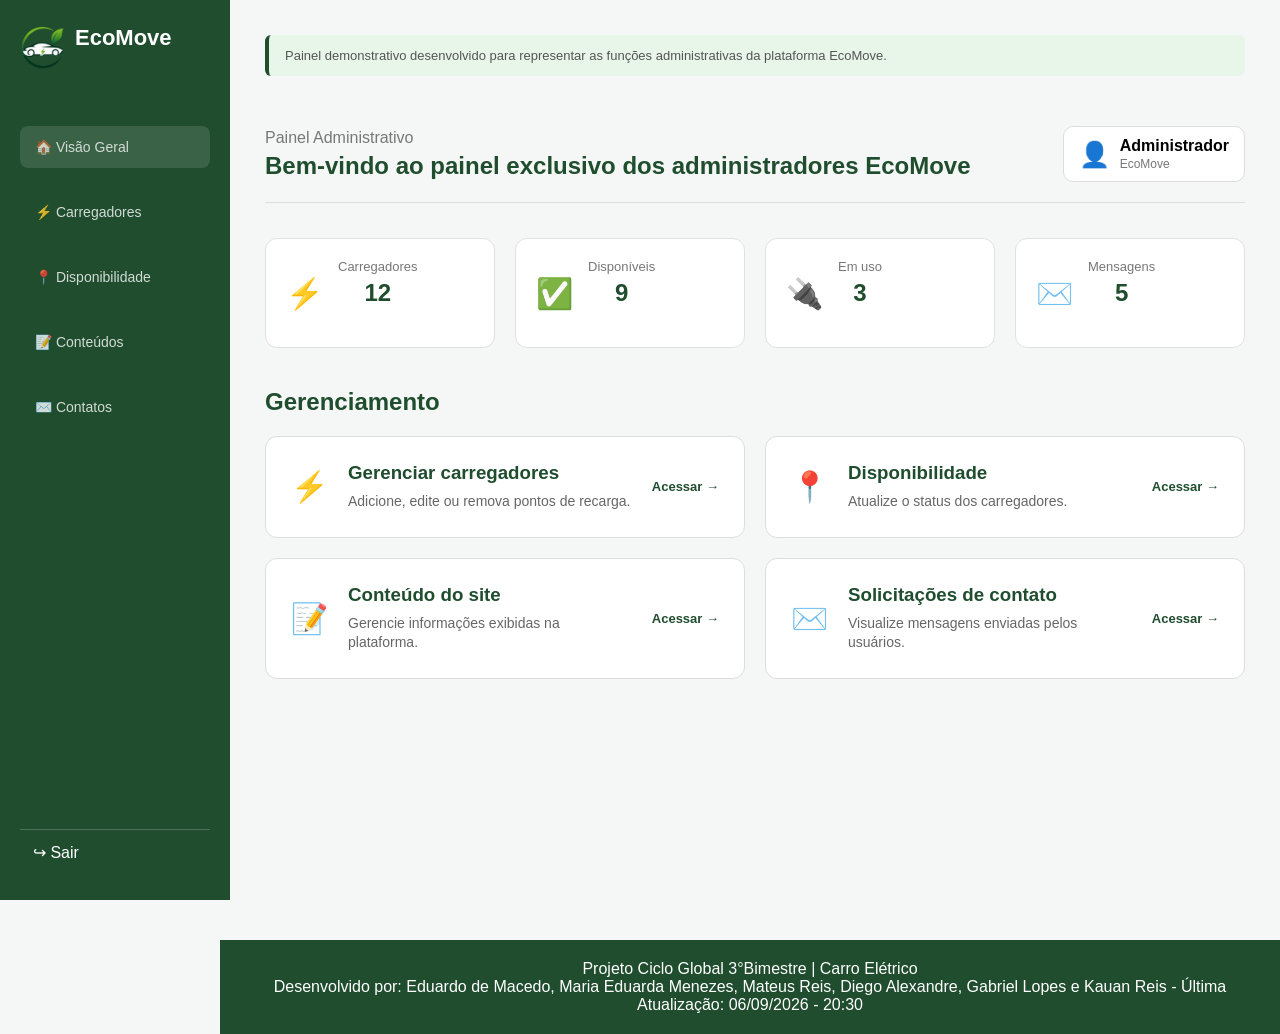
==== admin.html @ df2815cc "Primeira versão do site EcoMove" ====
<!DOCTYPE html>
<html lang="pt-br">
<head>
    <meta charset="UTF-8">
    <meta name="viewport" content="width=device-width, initial-scale=1.0">

    <title>Painel Administrativo | EcoMove</title>

    <link rel="icon" type="image/png" href="img/logo.png">
    <link rel="stylesheet" href="css/style.css">
</head>

<body class="body-admin">

    <aside class="admin-sidebar">

        <div class="admin-logo">
            <img src="img/logo.png" alt="Logo EcoMove">
            <h2>EcoMove</h2>
        </div>

        <nav>
            <a href="/admin" class="admin-ativo">🏠 Visão Geral</a>
            <a href="#">⚡ Carregadores</a>
            <a href="#">📍 Disponibilidade</a>
            <a href="#">📝 Conteúdos</a>
            <a href="#">✉️ Contatos</a>
        </nav>

        <a href="/logout" class="admin-sair">↪ Sair</a>

    </aside>


    <main class="admin-main">

        <p class="admin-aviso">Painel demonstrativo desenvolvido para representar as funções administrativas da plataforma EcoMove.</p>


        <header class="admin-header">

            <div>
                <p>Painel Administrativo</p>
                <h1>Bem-vindo ao painel  exclusivo dos administradores EcoMove</h1>
            </div>

            <div class="admin-usuario">
                <span>👤</span>
                <div>
                    <strong>Administrador</strong>
                    <p>EcoMove</p>
                </div>
            </div>

        </header>


        <section class="admin-resumo">

            <article class="admin-card">
                <span>⚡</span>

                <div>
                    <p>Carregadores</p>
                    <h2>12</h2>
                </div>
            </article>


            <article class="admin-card">
                <span>✅</span>

                <div>
                    <p>Disponíveis</p>
                    <h2>9</h2>
                </div>
            </article>


            <article class="admin-card">
                <span>🔌</span>

                <div>
                    <p>Em uso</p>
                    <h2>3</h2>
                </div>
            </article>


            <article class="admin-card">
                <span>✉️</span>

                <div>
                    <p>Mensagens</p>
                    <h2>5</h2>
                </div>
            </article>

        </section>


        <section class="admin-acoes">

            <h2>Gerenciamento</h2>

            <div class="admin-acoes-grid">

                <article class="admin-acao">
                    <span>⚡</span>

                    <div>
                        <h3>Gerenciar carregadores</h3>
                        <p>Adicione, edite ou remova pontos de recarga.</p>
                    </div>

                    <a href="#">Acessar →</a>
                </article>


                <article class="admin-acao">
                    <span>📍</span>

                    <div>
                        <h3>Disponibilidade</h3>
                        <p>Atualize o status dos carregadores.</p>
                    </div>

                    <a href="#">Acessar →</a>
                </article>


                <article class="admin-acao">
                    <span>📝</span>

                    <div>
                        <h3>Conteúdo do site</h3>
                        <p>Gerencie informações exibidas na plataforma.</p>
                    </div>

                    <a href="#">Acessar →</a>
                </article>


                <article class="admin-acao">
                    <span>✉️</span>

                    <div>
                        <h3>Solicitações de contato</h3>
                        <p>Visualize mensagens enviadas pelos usuários.</p>
                    </div>

                    <a href="#">Acessar →</a>
                </article>

            </div>

        </section>

    </main>

    <footer>
        <p>Projeto Ciclo Global 3°Bimestre | Carro Elétrico <br>
            Desenvolvido por: Eduardo de Macedo, Maria Eduarda Menezes, Mateus Reis, Diego Alexandre, Gabriel Lopes e Kauan Reis - Última Atualização: 06/09/2026 - 20:30</p>
    </footer>
</body>
</html>
---- css/style.css ----
/*Geral*/

*{
    margin: 0;
    padding: 0;
    box-sizing: border-box;
}

body{
    font-family:arial, sans-serif;
}

header{
    display: flex;
    justify-content: space-between;
    align-items: center;

    padding: 20px 20px;
    margin-left: 220px;

    border-bottom: 1px solid #ddd;
}

header h1{
    font-size: 24px;
    color: #1f4d2e;
}

header nav{
    display: flex;
    gap: 30px;
}

header nav a{
    text-decoration: none;
    color: #333;
    font-size: 14px;
    transition: 0.2s;
}

header nav a.ativo{
    color: #1f4d2e;
    font-weight: bold;
    border-bottom: 2px solid #1f4d2e;
    padding-bottom: 5px;
}

header nav a:hover{
    color: #1f4d2e;
    transform: scale(1.08);
}

aside{
    width: 220px;
    padding: 25px;
    
    position:fixed;
    left: 0;
    top: 0;
    overflow-y: auto;

    height: 100vh;
    background-color: #1f4d2e;
    color: white;
}

.barra-lateral::-webkit-scrollbar {
    width: 3px;
}

.barra-lateral::-webkit-scrollbar-track{
    background: transparent;
}

.barra-lateral::-webkit-scrollbar-thumb {
  background: transparent;
}

main{
    padding: 40px;

    margin-left: 220px;
}

aside h2{
    margin-bottom: 20px;
}

aside a{
    color: white;
    text-decoration: none;
    transition: 0.2s;
}

aside ol{
    padding-left: 20px;
}

aside ol + a{
    border-top: 1px solid rgba(255, 255, 255, 0.4);
    padding-top: 15px;
    margin-top: 15px;
}

aside li{
    padding: 10px 0;
    border-bottom: 1px solid rgba(255, 255, 255, 0.20);
}

aside li a{
    font-size: 14px;
    display: flex;
    align-items: center;
    gap: 8px;
}

aside li a img{
    width: 17px;
    height: 17px;
    object-fit: contain;
    flex-shrink: 0;
}

aside nav > a{
    display: block;
    margin-top: 15px;
    font-size: 13px;
    opacity: 0.8;
}

aside a:hover{
    color:#b7e4c7;
    padding-left: 4px;
}

body:has(#historia:target) aside a[href="historia.html#historia"],
body:has(#globalizacao:target) aside a[href="historia.html#globalizacao"],
body:has(#cadeia:target) aside a[href="historia.html#cadeia"],
body:has(#impactos:target) aside a[href="historia.html#impactos"],
body:has(#tecnologia-producao:target) aside a[href="historia.html#tecnologia-producao"],
body:has(#tecnologia-futuro:target) aside a[href="historia.html#tecnologia-futuro"],
body:has(#logistica:target) aside a[href="impactos.html#logistica"],
body:has(#ciclo-vida:target) aside a[href="impactos.html#ciclo-vida"],
body:has(#proposta:target) aside a[href="impactos.html#proposta"],
body:has(#negocio:target) aside a[href="impactos.html#negocio"],
body:has(#marketing:target) aside a[href="impactos.html#marketing"]{
    background-color: rgba(255, 255, 255, 0.15);
    border-left: 4px solid #b7e4c7;
    padding-left: 10px;
}

/*index*/

.capa{
    display: flex;
    align-items: center;
    gap: 40px;
}

.capa img{
    width: 100%;
    height: auto;
    border-radius: 10px;
    box-shadow: 0 4px 10px #000000;
}

.capa div:first-child{
    flex: 1;
    min-width: 350px;
}

.capa div:last-child{
    flex: 1.5;
}

.capa h2{
    font-size: 48px;
    color: #1f4d2e;
    margin-bottom: 10px;
}

.capa h3{
    font-size: 24px;
    margin-bottom: 20px;
}

.capa p{
    font-size: 16px;
    line-height: 1.5;
    margin-bottom: 25px;
}

.capa a{
    display: inline-block;
    background-color: #1f4d2e;
    color: white;
    text-decoration: none;

    padding: 12px 20px;
    border-radius: 6px;

    transition: 0.3s;
}

.capa a:hover{
    background-color: #b7e4c7;
    color: #1f4d2e;

    transform: scale(1.1);
}

.destaques{
    display: flex;
    gap: 20px;
    margin-top: 30px;
}

.destaques article{
    flex: 1;
    padding: 20px;

    border: 1px solid #ddd;
    border-radius: 8px;
    background-color: #f7faf7;

    transition: 0.3s;
}

.destaques article:hover{
    transform: translateY(-5px);
    box-shadow: 0 4px 10px #cccccc;
}

.destaques h3{
    color: #1f4d2e;
    margin-bottom: 10px;
}

.destaques p{
    line-height: 1.5;
}

.logo{
    display: flex;
    align-items: center;
    gap: 10px;
}

.logo img{
    width: 60px;
    height: 60px;
    object-fit: contain;
}

footer{
    text-align: center;
    padding: 20px;
    margin-top: 40px;
    margin-left: 220px;
    background-color: #1f4d2e;
    color: white;
}

/*História*/

#historia{
    align-items: center;
    gap: 40px;
}

.imagem-historia{
    float: right;
    width: 45%;
    height: auto;
    margin-left: 30px;
    margin-bottom: 20px;
    border-radius: 10px;
    box-shadow: 0 4px 10px #000000;
}

#historia > p{
    line-height: 1.5;
    text-align: justify;
    margin-bottom: 15px;
}

main section h2{
    color: #1f4d2e;
    margin-bottom: 20px;
}

.imagem-globalizacao{
    float: left;
    width: 45%;
    height: auto;
    margin-right: 30px;
    margin-bottom: 20px;
    border-radius: 10px;
    box-shadow: 0 4px 10px #000000;
}

#globalizacao > p{
    line-height: 1.5;
    text-align: justify;
    margin-bottom: 15px;
}

.impactos-container {
    display: grid;

    grid-template-columns: 1fr 1fr;

    gap: 30px;

    margin-top: 30px;
}



.impacto {
    padding: 18px;
    border-radius: 15px;
    border: 3px solid;
}




.positivo {
    background-color: #e8f7eb;
    border-color: #9bd5a5;
}



.negativo {
    background-color: #fce8e8;

    border-color: #e5a0a0;
}




.impacto-titulo {
    display: flex;

    align-items: center;

    gap: 15px;

    margin-bottom: 25px;
}


.impacto-titulo h3 {
    margin: 0;

    border: none;

    font-size: 20px;
}




.positivo .impacto-titulo h3 {
    color: #176b2d;
}



.negativo .impacto-titulo h3 {
    color: #b52b2b;
}



.icone-positivo{
    width: 48px;
    height: 48px;

    min-width: 48px;

    border-radius: 50%;

    display: flex;

    align-items: center;

    justify-content: center;

    color: #176b2d;

    font-size: 30px;

    font-weight: bold;

    font-family: Arial, sans-serif;
}

.icone-negativo{
    width: 48px;
    height: 48px;

    min-width: 48px;

    border-radius: 50%;

    display: flex;

    align-items: center;

    justify-content: center;

    color: #b52b2b;

    font-size: 30px;

    font-weight: bold;

    font-family: Arial, sans-serif;
}


.positivo-icone {
    background-color: #32a852;
}


.negativo-icone {
    background-color: #df3c32;
}




.impacto-item {
    background-color: rgba(255, 255, 255, 0.8);

    padding: 14px;

    margin-bottom: 10px;

    border-radius: 10px;

    border: 1px solid rgba(0, 0, 0, 0.06);
}


.impacto-item h4 {
    margin-top: 0;

    margin-bottom: 7px;

    font-size: 16px;
}


.positivo .impacto-item h4 {
    color: #176b2d;
}


.negativo .impacto-item h4 {
    color: #b52b2b;
}


.impacto-item p {
    margin: 0;
    text-align: justify;
    line-height: 1.5;
}




.impacto-item {
    transition: transform 0.2s ease,
                box-shadow 0.2s ease;
}


.impacto-item:hover {
    transform: translateY(-3px);

    box-shadow: 0 4px 12px rgba(0, 0, 0, 0.10);
}



@media (max-width: 900px) {

    .impactos-container {
        grid-template-columns: 1fr;
    }

}


@media (max-width: 600px) {

    .impacto {
        padding: 18px;
    }

    .impacto-titulo h3 {
        font-size: 20px;
    }

    .impacto-item h4 {
        font-size: 14px;
    }

}

#tecnologia-futuro > p{
    line-height: 1.4;
    text-align: justify;
    margin-bottom: 15px;
}

.imagem-futuro{
    float: left;
    width: 45%;
    height:auto;
    margin-right: 30px;
    margin-bottom: 20px;
    border-radius: 10px;
    box-shadow: 0 4px 10px #000000;
}

.cadeia-produtiva{
    display: grid;
    grid-template-columns: repeat(3, 1fr);
    grid-template-rows: repeat(2, 1fr);
    gap: 50px 60px;
    margin-top: 30px;
}

.etapa-cadeia{
    width: auto;
    min-width: 0;
    padding: 20px;
    text-align: center;
    background-color: #f7faf7;
    border: 1px solid;
    border-color: #1f4d2e;
    border-radius: 12px;
    transition: 0.3s;
    position: relative;
}

.etapa-cadeia img{
    width: 115px;
    height: 115px;
    object-fit: contain;
    margin-bottom: 10px;
}

.etapa-cadeia h3{
    color: #1f4d2e;
    margin-bottom: 10px;
}

.etapa-cadeia p{
    font-size: 14px;
    line-height: 1.4;
}

.seta-cadeia{
    color: #1f4d2e;
    font-size: 28px;
    font-weight: bold;
}

.etapa-cadeia:hover{
    transform: translateY(-5px);
    box-shadow: 0 5px 12px #cccccc;
}

.etapa-cadeia:nth-of-type(1){
    grid-column: 1;
    grid-row: 1;
}
.etapa-cadeia:nth-of-type(2){
    grid-column: 2;
    grid-row: 1;
}
.etapa-cadeia:nth-of-type(3){
    grid-column: 3;
    grid-row: 1;
}
.etapa-cadeia:nth-of-type(6){
    grid-column: 3;
    grid-row: 2;
}
.etapa-cadeia:nth-of-type(5){
    grid-column: 2;
    grid-row: 2;
}
.etapa-cadeia:nth-of-type(4){
    grid-column: 1;
    grid-row: 2;
}

.etapa-cadeia:nth-of-type(1)::after,
.etapa-cadeia:nth-of-type(2)::after{
    content: "🠖";
    position: absolute;
    right: -48px;
    top: 45%;

    font-size: 30px;
    color: #1f4d2e;
}

.etapa-cadeia:nth-of-type(3)::after{
    content: "🠗";
    position: absolute;
    bottom: -43px;
    left: 50%;

    font-size: 30px;
    color: #1f4d2e;
}

.etapa-cadeia:nth-of-type(6)::after,
.etapa-cadeia:nth-of-type(5)::after{
    content: "🠔";
    position: absolute;
    left: -48px;
    top: 45%;

    font-size: 30px;
    color: #1f4d2e;
}

.tabela-tecnologia{
    width: 100%;
    border-collapse: separate;
    border-spacing: 0;
    margin-top: 30px;
    border-radius: 8px;
    overflow: hidden;
    text-align: center;
    border: 2px solid #1f4d2e;
}

.tabela-tecnologia th{
    background-color: #1f4d2e;
    color: white;
    padding: 18px;
    font-size: 17px;
    border: 0.2px solid #1f4d2e;
}

.tabela-tecnologia td{
    padding: 18px;
    border-bottom: 1px solid #ddd;
    line-height: 1.5;
    border: 0.2px solid #1f4d2e;
}

.tabela-tecnologia tr:nth-child(odd){
    background-color: white;
}

.tabela-tecnologia tr:nth-child(even){
    background-color: #f1f8f3;
}

.tabela-tecnologia td:first-child{
    width: 27%;
    color: #1f4d2e;
    font-weight: bold;
}

.tabela-tecnologia th:last-child,
.tabela-tecnologia td:last-child{
    border-right: none;
}

.tabela-tecnologia tr:last-child td{
    border-bottom: none;
}

.tabela-tecnologia tr{
    transition: 0.2s;
}

.tabela-tecnologia tr:not(:first-child):hover{
    background-color: #dff2e4;
}

.botao-proximo{
    display: block;
    width: fit-content;
    margin-top: 30px;
    margin-left: auto;
    padding: 12px 20px;
    background-color: #1f4d2e;
    color: #ffff;
    text-decoration: none;
    border-radius: 6px;
    transition: 0.3s;
}

.botao-proximo:hover{
    background-color: #b7e4c7;
    color: #1f4d2e;
    transform: scale(1.1);
}

/*Impactos e Solução*/

.introducao-logistica{
    line-height: 1.5;
    text-align: justify;
    margin-bottom: 30px;
}

.rota-logistica{
    display: flex;
    align-items: center;
    gap: 30px;
}

.etapa-logistica{
    flex: 1;
    padding: 10px;
    min-height: 190px;
    background-color: #f7faf7;
    border: 1px solid #1f4d2e;
    border-radius: 12px;
    text-align: center;
    transition: 0.3s;
}

.etapa-logistica h3{
    color: #1f4d2e;
    margin-bottom: 15px;
}

.etapa-logistica p{
    line-height: 1.4;
}

.etapa-logistica img{
    width: 200px;
    height: 200px;
    object-fit: contain;
    margin-bottom: 10px;
}

.etapa-logistica:hover{
    transform: translateY(-5px);
    box-shadow: 0 5px 12px #cccccc;
}

.seta-logistica{
    font-size: 30px;
    color: #1f4d2e;
    font-weight: bold;
}

.impactos-carbono{
    margin-top: 30px;
    padding: 25px;
    background-color: #fff3e0;
    border-left: 5px solid #e67e22;
    border-radius: 8px;
    margin-bottom: 45px
}

.impactos-carbono h3{
    margin-bottom: 10px;
    color: #b85c00;
}

.impactos-carbono p{
    line-height: 1.5;
    text-align: justify;
}

.ciclo-carro{
    display: grid;
    grid-template-columns: repeat(3, 300px);
    margin-top: 30px;
    justify-content: center;
    column-gap: 5px;
    row-gap: 40px;
}

.etapa-ciclo{
    padding: 35px;
    background-color: #f1f8f3;
    border: 1px solid #1f4d2e;
    border-radius: 50%;
    text-align: center;
    transition: 0.3s;
    aspect-ratio: 1/1;
    display: flex;
    flex-direction: column;
    justify-content: center;
    width: 300px;
    height: 300px;
    justify-self: center;
    align-items: center;
    text-align: center;
    overflow: visible;
    position: relative;
}

.etapa-ciclo h3{
    color: #1f4d2e;
    margin-bottom: 12px;
    font-size: 18px;
}

.etapa-ciclo p{
    line-height: 1.3;
    font-size: 12.6px;
    max-width: 240px;
    margin: 0 auto;
}

.etapa-ciclo:hover{
    transform: translateY(-5px);
    box-shadow: 0 5px #cccccc;
}

.introducao-ciclo{
    line-height: 1.5;
    text-align: justify;
    margin-bottom: 20px;
}

.conclusao-ciclo{
    margin-top: 25px;
    margin-bottom: 45px;
    padding: 25px;
    background-color: #e8f5e9;
    border-left: 5px solid #1f4d2e;
    border-radius: 8px;
}

.conclusao-ciclo h3{
    color: #1f4d2e;
    margin-bottom: 10px;
}

.conclusao-ciclo p{
    line-height: 1.5;
    text-align: justify;
}

.etapa-ciclo:nth-child(1){
    grid-column: 2;
    grid-row: 1;
}

.etapa-ciclo:nth-child(2){
    grid-column: 3;
    grid-row: 2;
}

.etapa-ciclo:nth-child(3){
    grid-column: 3;
    grid-row: 3;
}

.etapa-ciclo:nth-child(4){
    grid-column: 2;
    grid-row: 4;
}

.etapa-ciclo:nth-child(5){
    grid-column: 1;
    grid-row: 3;
}

.etapa-ciclo:nth-child(6){
    grid-column: 1;
    grid-row: 2;
}

.etapa-ciclo:nth-child(1)::after{
    content: "↘";
    position: absolute;
    right: -25px;
    bottom: 20px;
    font-size: 35px;
    color: #1f4d2e;
}

.etapa-ciclo:nth-child(2)::after{
    content: "↓";
    position: absolute;
    bottom: -35px;
    left: 50%;
    transform: translateX(-50%);
    font-size: 35px;
    color: #1f4d2e;
}

.etapa-ciclo:nth-child(3)::after{
    content: "↙";
    position: absolute;
    left: -25px;
    bottom: 20px;
    font-size: 35px;
    color: #1f4d2e;
}

.etapa-ciclo:nth-child(4)::after{
    content: "↖";
    position: absolute;
    left: -25px;
    top: 20px;
    font-size: 35px;
    color: #1f4d2e;
}

.etapa-ciclo:nth-child(5)::after{
    content: "↑";
    position: absolute;
    top: -45px;
    left: 50%;
    transform: translateX(-50%);
    font-size: 35px;
    color: #1f4d2e;
}

.etapa-ciclo:nth-child(6)::after{
    content: "↗";
    position: absolute;
    right: -25px;
    top: 20px;
    font-size: 35px;
    color: #1f4d2e;
}

.centro-ciclo{
    grid-column: 2;
    grid-row: 2 / 4;
    align-self: center;
    justify-self: center;
    width: 190px;
    height: 190px;
    border-radius: 50%;
    background-color: #d2ffd7;
    border: 2px solid #1f4d2e;
    display: flex;
    flex-direction: column;
    justify-content: center;
    align-items: center;
    text-align: center;
}

.centro-ciclo h3{
    color: #1f4d2e;
    font-size: 22px;
    margin-bottom: 5px;
}

.centro-ciclo p{
    font-size: 15px;
}

.proposta-sustentavel{
    display: grid;
    grid-template-columns: repeat(2, 1fr);
    gap: 30px;
    margin-top: 30px;
}

.proposta-card{
    display: flex;
    align-items: center;
    gap: 25px;
    padding: 30px;
    margin-bottom: 10px;
    margin-top: 15px;
    background-color: #f1f8f3;
    border: 1px solid #1f4d2e;
    border-radius: 15px;
    transition: 0.3s;
}

.proposta-card h3{
    color: #1f4d2e;
    margin-bottom: 15px;
}

.proposta-card p{
    line-height: 1.5;
    text-align: justify;
}

.proposta-card:hover{
    transform: translateY(-5px);
    box-shadow: 0 5px #cccccc;
}

.beneficios-proposta{
    margin-top: 30px;
    margin-bottom: 45px;
    padding: 30px;
    background-color: #e3f2fd;
    border: 1px solid #1565c0;
    border-radius: 12px;
}

.beneficios-proposta h3{
    color: #1565c0;
    margin-bottom: 10px;
}

.beneficios-proposta p{
    line-height: 1.5;
    text-align: justify;
}

.introducao-proposta{
    line-height: 1.5;
    text-align: justify;
}

.imagem-proposta{
    width: 280px;
    height: 170px;
    object-fit: cover;
    border-radius: 10px;
    flex-shrink: 0;
}

.introducao-negocio{
    line-height: 1.5;
    text-align: justify;
    margin-bottom: 30px;
}

.modelo-negocio{
    display: grid;
    grid-template-columns: repeat(4, 1fr);
    gap: 20px;
}

.negocio-card{
    padding: 25px 20px;
    background-color: #f1f8f3;
    border: 1px solid #1f4d2e;
    border-radius: 12px;
    text-align: center;
    transition: 0.3s;
}

.negocio-card > span{
    font-size: 35px;
    display: block;
    margin-bottom: 10px;
}

.negocio-card h3{
    color: #1f4d2e;
    margin-bottom: 12px;
}

.negocio-card p{
    font-size: 14px;
    line-height: 1.5;
}

.negocio-card:hover{
    transform: translateY(-5px);
    box-shadow: 0 5px #cccccc;
}

.funcionamento-ecomove{
    margin-top: 30px;
    margin-bottom: 45px;
    padding: 30px;
    background-color: #f1f8f3;
    border: 1px solid #1f4d2e;
    border-radius: 12px;
}

.funcionamento-ecomove h3{
    color: #1f4d2e;
    margin-bottom: 10px;
}

.funcionamento-ecomove p{
    line-height: 1.5;
    margin-bottom: 25px;
}

.fluxo-ecomove{
    display: flex;
    align-items: center;
    justify-content: center;
    gap: 15px;
}

.fluxo-ecomove span{
    padding: 10px 16px;
    background-color: white;
    border: 1px solid #1f4d2e;
    border-radius: 20px;
    color: #1f4d2e;
    font-weight: bold;

    transition: 0.3s;
}

.fluxo-ecomove{
    color: #1f4d2e;
    font-size: 22px;
}

.fluxo-ecomove span:hover{
    background-color: #1f4d2e;
    color: white;
    transform: scale(1.1);
    cursor: pointer;
}

.introducao-marketing{
    line-height: 1.5;
    text-align: justify;
    margin-bottom: 30px;
}

.marketing-conteudo{
    display: grid;
    grid-template-columns: 1fr 1.3fr;
    gap: 30px;
    align-items: stretch;
}

.marketing-conteudo img{
    width: 100%;
    height: 100%;
    border-radius: 15px;
    min-height: 450px;
    object-fit: cover;
    box-shadow: 0 4px 10px #000000;
}

.marketing-informacoes{
    display: grid;
    grid-template-columns: repeat(2, 1fr);
    gap: 15px;
}

.marketing-informacoes article{
    padding: 20px;
    background-color: #f1f8f3;
    border: 1px solid #1f4d2e;
    border-radius: 12px;
    transition: 0.3s;
}

.marketing-informacoes article:hover{
    transform: translateY(-5px);
    box-shadow: 0 5px 12px #cccccc;
}

.marketing-informacoes h3{
    color: #1f4d2e;
    margin-bottom: 10px;
}

.marketing-informacoes p{
    line-height: 1.5;
    text-align: justify;
    font-size: 14px;
}

.slogan-marketing{
    font-weight: bold;
    font-style: italic;
    color: #1f4d2e;
}

.greenwashing{
    margin-top: 25px;
    padding: 25px;
    background-color: #fff3e0;
    border-left: 5px solid #e67e22;
    border-radius: 8px;
}

.greenwashing h3{
    color: #b85c00;
    margin-bottom: 10px;
}

.greenwashing p{
    line-height: 1.5;
    text-align: justify;
}

.conclusao-marketing{
    margin-top: 20px;
    margin-bottom: 45px;
    padding: 25px;
    background-color: #e8f5e9;
    border: 5px solid #1f4d2e;
    border-radius: 8px;
}

.conclusao-marketing h3{
    color: #1f4d2e;
    margin-bottom: 10px;
}

.conclusao-marketing p{
    line-height: 1.5;
    text-align: justify;
}

/* Referências */

.pagina-referencias{
    max-width: 1200px;
}

.cabecalho-referencias{
    margin-bottom: 30px;
}

.cabecalho-referencias h2{
    color: #1f4d2e;
    margin-bottom: 10px;
    font-size: 32px;
}

.cabecalho-referencias p{
    line-height: 1.5;
    text-align: justify;
    color: #555
}

.lista-referencias{
    display: grid;
    grid-template-columns: repeat(2, 1fr);
    gap: 20px;
    align-items: start;
}

.grupo-referencias{
    padding: 25px;
    background-color: #f7faf7;
    border: 1px solid #ddd;
    border-left: 5px solid #1f4d2e;
    border-radius: 10px;
    transition: 0.3s;
}

.grupo-referencias:hover{
    transform: translateY(-5px);
    box-shadow: 0 5px 12px #cccccc;
}

.grupo-referencias h3{
    color: #1f4d2e;
    margin-bottom: 18px;
}

.grupo-referencias p{
    line-height: 1.5;
    text-align: justify;
    font-size: 14px;
    margin-bottom: 18px;
}

.grupo-referencias p:last-child{
    margin-bottom: 0;
}

.grupo-referencias a{
    display: block;
    width: fit-content;
    margin-top: 7px;
    padding: 6px 12px;
    color: white;
    background-color: #1f4d2e;
    text-decoration: none;
    border-radius: 5px;
    transition: 0.3s;
}

.grupo-referencias a:hover{
    background-color: #b7e4c7;
    color: #1f4d2e;
    transform: scale(1.05);
}

/*Sistema*/

.sistema-intro{
    margin-bottom: 40px;
}

.sistema-intro h2{
    color: #1f4d2e;
    margin-bottom: 15px;
    font-size: 32px;
}

.sistema-intro p{
    line-height: 1.5;
    text-align: justify;
}

.diagrama-sistema{
    display: flex;
    align-items: center;
    gap: 40px;
    margin-bottom: 50px;
    padding: 30px;
    background-color: #f7faf7;
    border: 1px solid #ddd;
    border-radius: 15px;
}

.imagem-diagrama{
    flex: 1.4;
    min-width: 0;
}

.imagem-diagrama img{
    width: 100%;
    height: auto;
    border-radius: 10px;
    border: 1px solid #ccc;
    transition: 0.3s;
}

.imagem-diagrama img:hover{
    transform: scale(1.02);
    box-shadow: 0 5px 15px #000000;
}

.texto-diagrama{
    flex: 1;
    min-width: 0;
}

.texto-diagrama h2{
    color: #1f4d2e;
    margin-bottom: 20px;
    text-align: center;
}

.texto-diagrama p{
    line-height: 1.6;
    text-align: justify;
    margin-bottom: 15px;
}

.invertido{
    flex-direction: row-reverse;
}

/*Login*/

.body-login{
    margin: 0;
    background-color: white;
}

.login-pagina{
    margin: 0;
    padding: 0;
    width: 100%;
    min-height: 100vh;  
    display: grid;
    grid-template-columns: 1.1fr 1fr; 
}

.login-apresentacao{
    position: relative;
    padding: 60px;
    background-color: #1f4d2e;
    color: white;
    display: flex;
    align-items: center;
    justify-content: center;
}

.voltar-site{
    position: absolute;
    top: 35px;
    left: 40px;
    color: white;
    text-decoration: none;
    font-size: 14px;
    transition: 0.3s;
}

.voltar-site:hover{
    color: #b7e4c7;
    transform: translateX(-5px);
}

.login-marca{
    max-width: 500px;
    text-align: center;
}

.login-marca img{
    width: 250px;
    height: 250px;
    object-fit: contain;
    margin-bottom: 15px;
    align-items: center;
}

.login-marca h1{
    font-size: 42px;
    margin-bottom: 35px;
}

.login-marca h2{
    font-size: 36px;
    margin-bottom: 20px;
    line-height: 1.2;
    color: #d8eadc;
}

.login-marca p{
    font-size: 17px;
    color: #d8eadc; 
}

.login-area{
    padding: 50px;
    display: flex;
    align-items: center;
    justify-content: center;
}

.login-formulario{
    width: 100%;
    max-width: 620px;
}

.login-formulario h2{
    color: #1f4d2e;
    margin-bottom: 8px;
    font-size: 36px;
}

.login-descricao{
    color: #666;
    margin-bottom: 36px;
}

.campo-login{
    margin-bottom: 22px;
}

.campo-login label{
    display: block;
    margin-bottom: 8px;
    font-weight: bold;
    color: #333;
}

.campo-login input{
    width: 100%;
    padding: 14px 15px;
    border: 1px solid #ccc;
    border-radius: 8px;
    font-size: 15px;
    outline: none;
    transition: 0.3s;
}

.campo-login input:focus{
    border-color: #1f4d2e;
    box-shadow: 0 0 3px rgba(31, 77, 46, 0.12);
}

.botao-login{
    width: 100%;
    padding: 14px;
    margin-top: 8px;
    background-color: #1f4d2e;
    color: white;
    border: none;
    border-radius: 8px;
    font-size: 16px;
    font-weight: bold;
    cursor: pointer;
    display: flex;
    align-items: center;
    justify-content: center;
    gap: 10px;
    transition: 0.3s;
}

.botao-login span{
    font-size: 20px;
    transition: 0.3s;
}

.botao-login:hover{
    background-color: #b7e4c7;
    color: #1f4d2e;
    transform: scale(1.05);
}

.botao-login:hover span{
    transform: translateX(5px);
}

.botao-login:active{
    transform: scale(0.98);
}

.login-seguranca{
    margin-top: 25px;
    padding-top: 20px;
    border-top: 1px solid #eeeeee;
    display: flex;
    justify-content: center;
    gap: 7px;
    align-items: center;
    text-align: center;
    font-size: 13px;
    color: #777;
}   

.login-seguranca p{
    margin: 0;
}

.login-area{
    background-color: #f4f7f5;
    padding: 50px 70px;
    display: flex;
    justify-content: center;
    align-items: center;
}

.login-box{
    width: 100%;
    max-width: 620px;
    background-color: white;
    padding: 45px;
    border-radius: 18px;
    box-shadow: 0 10px 35px rgba(0, 0, 0, 0.1);
    border: 1px solid #eeeeee;
}

.login-tag{
    display: inline-block;
    background-color: #e8f5e9;
    color: #1f4d2e;
    padding: 6px 10px;
    border-radius: 20px;
    font-size: 11px;
    font-weight: bold;
    letter-spacing: 1px;
    margin-bottom: 12px;
}

.senha-container{
    position: relative;
    width: 100%;
}

.senha-container input{
    width: 100%;
    padding-right: 50px;
}

.mostrar-senha{
    position: absolute;

    right: 15px;
    top: 50%;

    transform: translateY(-50%);

    width: 32px;
    height: 32px;

    display: flex;
    align-items: center;
    justify-content: center;

    background: transparent;
    border: none;

    font-size: 17px;

    cursor: pointer;
    opacity: 0.55;

    transition: 0.2s;
}

.mostrar-senha:hover{
    opacity: 1;
    transform: translateY(-50%) scale(1.1);
}

.mostrar-senha.ativo{
    opacity: 1;
}

.login-recursos{
    display: flex;
    gap: 12px;
    margin-top: 40px;
}

.login-recurso{
    flex: 1;
    padding: 15px 10px;
    text-align: center;
    background-color: rgba(255, 255, 255, 0.08);
    border: 1px solid rgba(255, 255, 255, 0.20);
    border-radius: 10px;
    transition: 0.3s;
}

.login-recurso span{
    display: block;
    font-size: 25px;
    margin-bottom: 8px;
}

.login-recurso p{
    margin: 0;
    font-size: 12px;
    color: white;
}

.login-recurso:hover{
    background-color:rgba(255, 255, 255, 0.15);
    transform: translateY(-4px);
}

.mensagem-erro{
    display:none;
    background:#ffe5e5;
    color:#a40000;
    border:1px solid #ffb3b3;
    padding:12px;
    border-radius:8px;
    margin-bottom:20px;
    font-size:14px;
    text-align:center;
}

.body-admin{
    margin:0;
    background:#f4f7f5;
    font-family:Arial, sans-serif;
}

.admin-sidebar{
    width:230px;
    height:100vh;
    position:fixed;
    left:0;
    top:0;
    background:#1f4d2e;
    color:white;
    padding:25px 20px;
    display:flex;
    flex-direction:column;
}

.admin-logo{
    display:flex;
    align-items:center;
    gap:10px;
    margin-bottom:40px;
}

.admin-logo img{
    width:45px;
    height:45px;
    object-fit:contain;
}

.admin-logo h2{
    font-size:22px;
}

.admin-sidebar nav{
    display:flex;
    flex-direction:column;
    gap:8px;
}

.admin-sidebar nav a{
    color:white;
    text-decoration:none;
    padding:13px 15px;
    border-radius:8px;
    font-size:14px;
    transition:.3s;
}

.admin-sidebar nav a:hover,
.admin-sidebar nav a.admin-ativo{
    background:rgba(255,255,255,.15);
}

.admin-sair{
    margin-top:auto;
    color:white;
    text-decoration:none;
    padding:13px;
    border-top:1px solid rgba(255,255,255,.2);
}

.admin-main{
    margin-left:230px;
    padding:35px;
    min-height: 100vh;
}

.admin-main > *{
    max-width: 1400px;
    margin-left: auto;
    margin-right: auto;
}

.admin-header{
    margin-left: 0;
    width: 100%;
    display:flex;
    justify-content:space-between;
    align-items:center;
    margin-bottom:35px;
    padding: 20px 0;
    border-bottom: 1px solid #ddd;
}

.admin-header p{
    color:#777;
    margin-bottom:5px;
}

.admin-header h1{
    color:#1f4d2e;
}


.admin-usuario{
    display:flex;
    align-items:center;
    gap:10px;
    background:white;
    padding:10px 15px;
    border-radius:10px;
    border:1px solid #ddd;
}

.admin-usuario span{
    font-size:25px;
}

.admin-usuario p{
    margin:2px 0 0;
    font-size:12px;
}

.admin-resumo{
    display:grid;
    grid-template-columns:repeat(4, minmax(0, 1fr));
    gap:20px;
    margin-bottom:40px;
}


.admin-card{
    background:white;
    padding:20px;
    border-radius:12px;
    border:1px solid #e1e1e1;
    display:flex;
    align-items:center;
    text-align: center;
    gap:15px;
    transition:.3s;
    width: auto;
    min-height: auto;
}


.admin-card:hover{
    transform:translateY(-4px);
    box-shadow:0 6px 15px rgba(0,0,0,.08);
}


.admin-card span{
    font-size:30px;
}


.admin-card p{
    color:#777;
    font-size:13px;
    margin-bottom:5px;
}


.admin-card h2{
    color:#1f4d2e;
}

.admin-acoes h2{
    color:#1f4d2e;
    margin-bottom:20px;
}


.admin-acoes-grid{
    display:grid;
    grid-template-columns:repeat(2, 1fr);
    gap:20px;
}


.admin-acao{
    background:white;
    padding:25px;
    border-radius:12px;
    border:1px solid #ddd;
    display:flex;
    align-items:center;
    gap:20px;
    transition: 0.3s;
    min-height: 100px;
}

.admin-acao:hover{
    transform: translateY(-3px);
    box-shadow: 0 6px 15px rgba(0, 0, 0, 0.08)
}

.admin-acao > span{
    font-size:30px;
}

.admin-acao div{
    flex:1;
}

.admin-acao h3{
    color:#1f4d2e;
    margin-bottom:8px;
}

.admin-acao p{
    color:#666;
    font-size:14px;
    line-height:1.4;
}

.admin-acao a{
    text-decoration:none;
    color:#1f4d2e;
    font-weight:bold;
    font-size:13px;
    white-space: nowrap;
    transition: 0.2s;
}

.admin-acao a:hover{
    transform: translateX(4px);
}

.admin-aviso{
    margin-bottom: 30px;
    padding: 13px 16px;
    background: #e8f5e9;
    border-left: 4px solid #1f4d2e;
    color: #555;
    font-size: 13px;
    border-radius: 6px;
}

.footer-login{
    text-align: center;
    padding: 20px;
    margin-top: 0;
    border-top: 1px solid rgba(255, 255, 255, 0.4);
    background-color: #1f4d2e;
    color: white;
    margin-left: 0;
}

/*Design Responsivo*/

@media (max-width: 800px){

    aside{
        display: none;
    }

    header{
        flex-direction: column;
        gap: 15px;
        margin-left: 0;
    }

    main{
        margin-left: 0;
        padding: 20px;
    }

    .imagem-historia,
    .imagem-globalizacao,
    .imagem-futuro{
        float: none;
        width: 100%;
        margin: 0 0 20px 0;
    }

    .cadeia-produtiva{
        grid-template-columns: 1fr;
        grid-template-rows: auto;
    }

    .etapa-cadeia{
        grid-column: auto !important;
        grid-row: auto !important;
    }

    .etapa-cadeia::after{
        display: none;
    }

    .quadros-impactos{
        grid-template-columns: 1fr;
    }

    .tabela-tecnologia{
        font-size: 13px;
    }

    footer{
        margin-left: 0;
    }

    .rota-logistica{
        flex-direction: column;
    }

    .seta-logistica{
        transform: rotate(90deg);
    }

    .destaques{
        flex-direction: column;
    }

    .diagrama-sistema,
    .diagrama-sistema.invertido{
        flex-direction: column;
    }

    .imagem-diagrama,
    .texto-diagrama{
        width: 100%;
    }

    .login-pagina{
        grid-template-columns: 1fr;
    }

    .login-apresentacao{
        min-height: 300px;
        padding: 80px 30px 40px;
    }

    .login-marca h1{
        font-size: 32px;
        margin-bottom: 20px;
    }

    .login-marca h2{
        font-size: 27px;
    }

    .login-area{
        padding: 40px 25px;
    }

    .admin-sidebar{
        display: flex;
        position:relative;
        width:100%;
        height:auto;
        padding:15px 20px;
        flex-direction:row;
        align-items:center;
        justify-content:space-between;
    }

    .admin-logo{
        margin-bottom:0;
    }

    .admin-logo img{
        width:40px;
        height:40px;
    }

    .admin-sidebar nav{
        flex-direction:row;
        gap:5px;
    }

    .admin-sidebar nav a{
        padding:10px;
        font-size:12px;
    }

    .admin-sair{
        margin-top:0;
        border-top:none;
    }

    .admin-main{
        margin-left:0;
        padding:25px;
    }

    .admin-resumo{
        grid-template-columns:repeat(2, 1fr);
    }

    .admin-acoes-grid{
        grid-template-columns:1fr;
    }

    .capa{
        flex-direction: column;
    }

    .capa div:first-child{
        min-width: 0;
        width: 100%;
    }

    .capa div:last-child{
        width: 100%;
    }

    .capa h2{
        font-size: 36px;
    }

    header nav{
        flex-wrap: wrap;
        justify-content: center;
        gap: 12px 18px;
    }
}

@media (max-width: 800px){

    .modelo-negocio{
        grid-template-columns: repeat(2, 1fr);
    }

    .proposta-card{
        flex-direction: column;
    }

    .imagem-proposta{
        width: 100%;
        height: auto;
    }

    .marketing-conteudo{
        grid-template-columns: 1fr;
    }

    .marketing-informacoes{
        grid-template-columns: 1fr;
    }

    .fluxo-ecomove{
        flex-wrap: wrap;
    }

    .lista-referencias{
        grid-template-columns: 1fr;
    }
}

@media (max-width: 600px){

    .modelo-negocio{
        grid-template-columns: 1fr;
    }

    .ciclo-carro{
        grid-template-columns: 1fr;
        row-gap: 20px;
    }

    .etapa-ciclo{
        grid-column: auto !important;
        grid-row: auto !important;

        width: 100%;
        height: auto;

        aspect-ratio: auto;
        border-radius: 15px;
    }

    .etapa-ciclo::after{
        display: none;
    }

    .centro-ciclo{
        grid-column: auto;
        grid-row: auto;

        width: 100%;
        height: auto;

        padding: 25px;
        border-radius: 15px;
    }

    .admin-resumo{
        grid-template-columns: 1fr;
    }

    .admin-header{
        flex-direction: column;
        align-items: flex-start;
        gap: 15px;
    }

    .admin-usuario{
        width: 100%;
    }
}

html{
    scroll-behavior: smooth;
}

#historia,
#globalizacao,
#cadeia,
#impactos,
#tecnologia-producao,
#tecnologia-futuro,
#logistica,
#ciclo-vida,
#proposta,
#negocio,
#marketing{
    min-height: 50vh;
    padding: 20px;
}
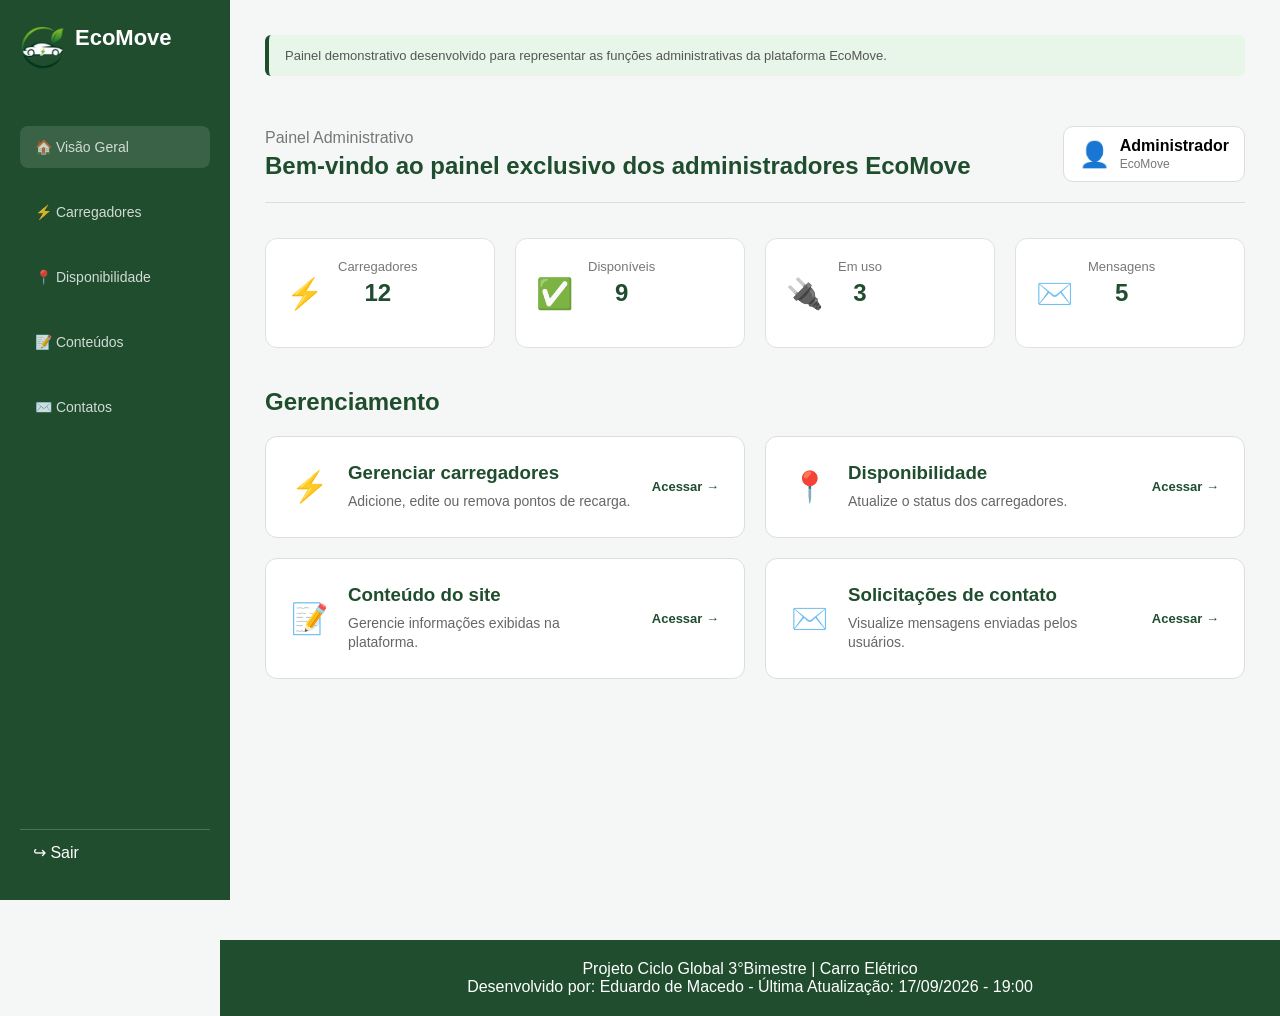
==== commit ed276fb6: "Atualização no Footer" ====
--- a/admin.html
+++ b/admin.html
@@ -160,7 +160,7 @@
 
     <footer>
         <p>Projeto Ciclo Global 3°Bimestre | Carro Elétrico <br>
-            Desenvolvido por: Eduardo de Macedo, Maria Eduarda Menezes, Mateus Reis, Diego Alexandre, Gabriel Lopes e Kauan Reis - Última Atualização: 06/09/2026 - 20:30</p>
+            Desenvolvido por: Eduardo de Macedo - Última Atualização: 17/09/2026 - 19:00</p>
     </footer>
 </body>
 </html>
